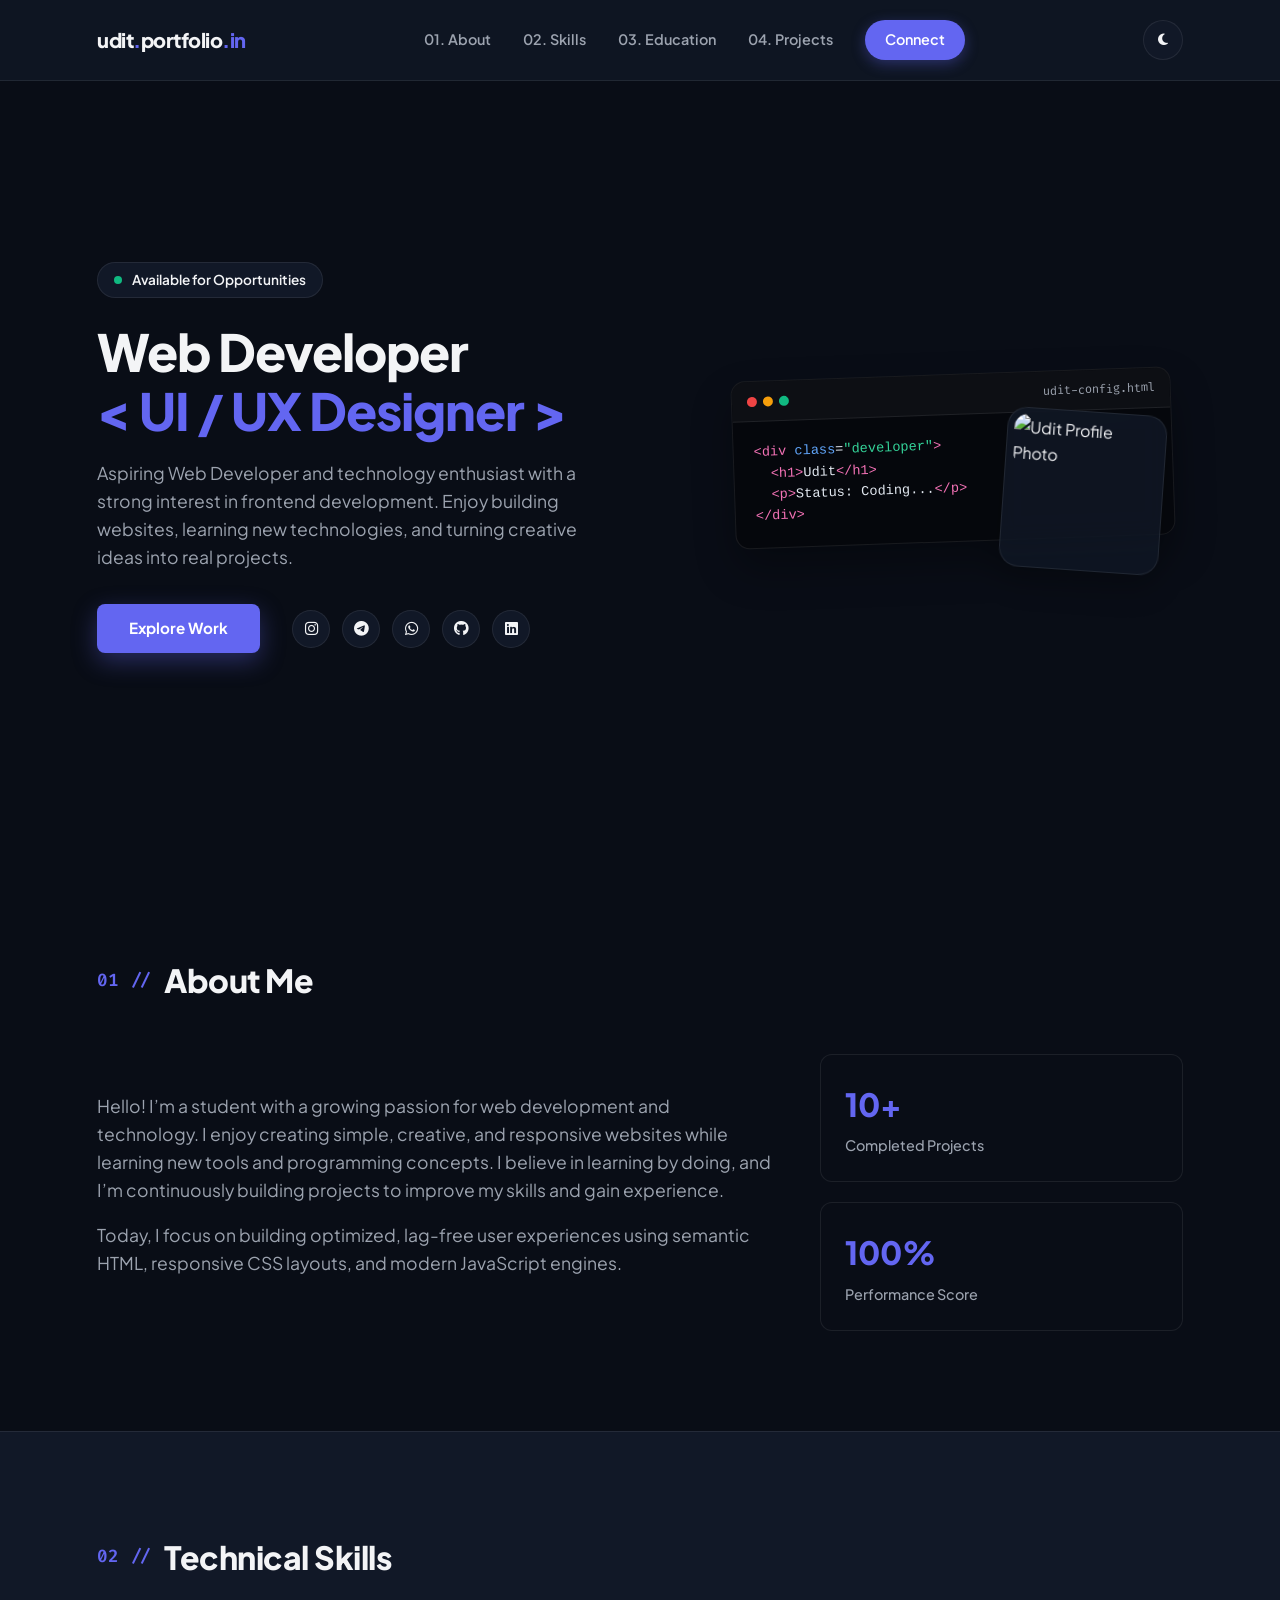
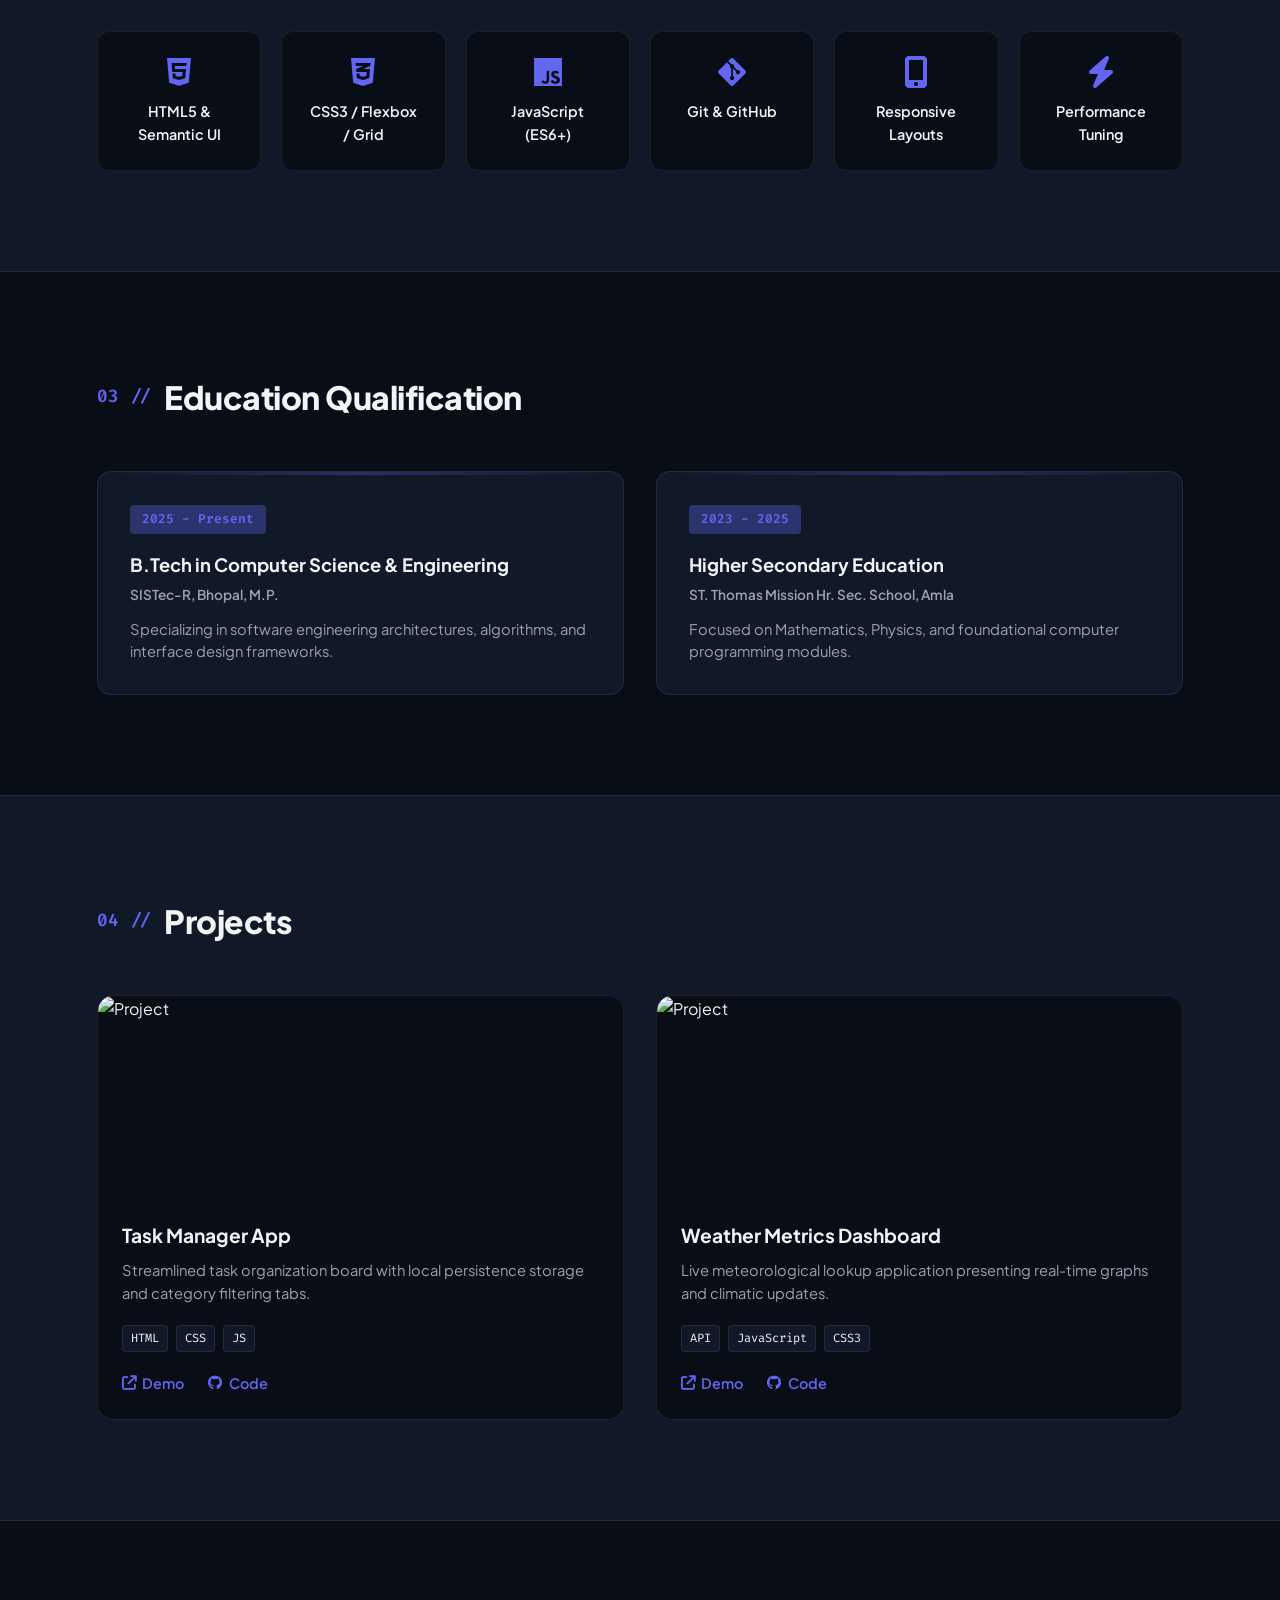
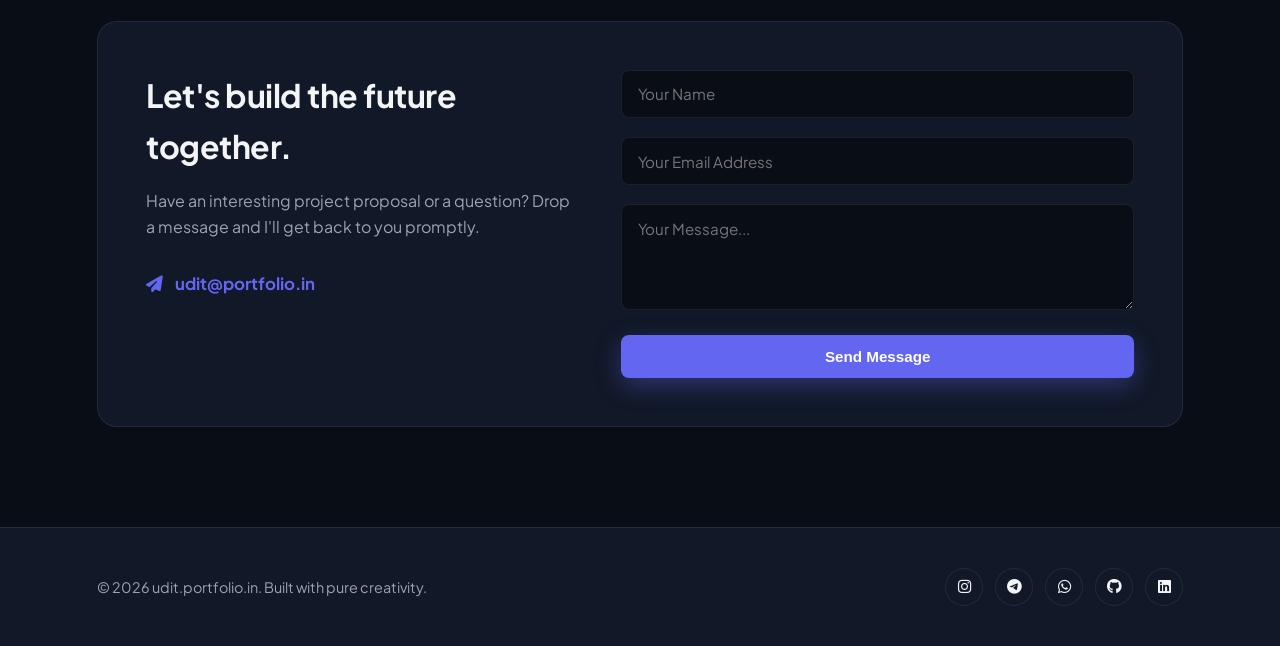
==== index.html @ 47ba7df3 "Rename Index.html to index.html" ====
<!DOCTYPE html>
<html lang="en" data-theme="dark">
<head>
    <meta charset="UTF-8">
    <meta name="viewport" content="width=device-width, initial-scale=1.0">
    <title>udit.portfolio.in |  Portfolio </title>
    <!-- Fonts & Icons -->
    <link href="https://fonts.googleapis.com/css2?family=Fira+Code:wght@400;600&family=Plus+Jakarta+Sans:wght@300;400;500;600;700;800&display=swap" rel="stylesheet">
    <link rel="stylesheet" href="https://cdnjs.cloudflare.com/ajax/libs/font-awesome/6.4.0/css/all.min.css">
    <link rel="stylesheet" href="pf.css">
</head>
<body>

    <!-- FLOATING GLASS NAVBAR -->
    <header class="navbar">
        <div class="container nav-container">
            <a href="#" class="logo">udit<span>.</span>portfolio<span>.in</span></a>
            
            <nav class="nav-links" id="navLinks">
                <a href="#about" class="nav-item">01. About</a>
                <a href="#skills" class="nav-item">02. Skills</a>
                <a href="#education" class="nav-item">03. Education</a>
                <a href="#projects" class="nav-item">04. Projects</a>
                <a href="#contact" class="nav-cta">Connect</a>
            </nav>

            <div class="nav-controls">
                <button id="themeToggle" aria-label="Toggle Theme"><i class="fa-solid fa-moon"></i></button>
                <button id="menuToggle" class="menu-toggle" aria-label="Toggle Menu"><i class="fa-solid fa-bars-staggered"></i></button>
            </div>
        </div>
    </header>

    <!-- CREATIVE HERO SECTION WITH CODE BANNER -->
    <section class="hero">
        <div class="container hero-container">
            
            <!-- Left Info Area -->
            <div class="hero-text fade-in">
                <div class="status-badge">
                    <span class="pulsing-dot"></span> Available for Opportunities
                </div>
                <h1>  Web Developer  <br><span> < UI / UX Designer ></span></h1>
                <p>Aspiring Web Developer and technology enthusiast with a strong interest in frontend development. Enjoy building websites, learning new technologies, and turning creative ideas into real projects.</p>
                
                <div class="hero-action-row">
                    <a href="#projects" class="btn-glow">Explore Work</a>
                    <div class="social-cluster">
                        <a href="https://instagram.com/udit_rathore22" target="_blank"><i class="fa-brands fa-instagram"></i></a>
                        <a href="https://t.me/uditrathore2007" target="_blank"><i class="fa-brands fa-telegram"></i></a>
                        <a href="https://wa.me/9171478907" target="_blank"><i class="fa-brands fa-whatsapp"></i></a>
                        <a href="https://github.com/UditRathore-UR" target="_blank"><i class="fa-brands fa-github"></i></a>
                        <a href="https://linkedin.com/in/UditRathore" target="_blank"><i class="fa-brands fa-linkedin"></i></a>
                    </div>
                </div>
            </div>

            <!-- Right Area: Code Banner Behind Photo -->
            <div class="hero-visual-wrapper fade-in">
                <!-- Code Editor Banner background element displaying small HTML code printing name -->
                <div class="code-banner-bg">
                    <div class="code-header">
                        <span class="dot red"></span>
                        <span class="dot yellow"></span>
                        <span class="dot green"></span>
                        <span class="code-filename">udit-config.html</span>
                    </div>
                    <pre class="code-body"><code><span class="tag">&lt;div</span> <span class="attr">class</span>=<span class="string">"developer"</span><span class="tag">&gt;</span>
  <span class="tag">&lt;h1&gt;</span>Udit<span class="tag">&lt;/h1&gt;</span>
  <span class="tag">&lt;p&gt;</span>Status: Coding...<span class="tag">&lt;/p&gt;</span>
<span class="tag">&lt;/div&gt;</span></code></pre>
                </div>

                <!-- Overlapping Profile Photo -->
                <div class="profile-card-floating">
                    <img src="C:\Users\msi\Desktop\Training - UDIT\PF\WhatsApp Image 2026-09-18 at 11.05.49 AM.jpeg" alt="Udit Profile Photo" class="profile-img">
                </div>
            </div>

        </div>
    </section>

    <!-- ABOUT SECTION -->
    <section id="about" class="section">
        <div class="container">
            <div class="section-header">
                <span class="section-number">01 //</span>
                <h2 class="section-title">About Me</h2>
            </div>
            <div class="about-split">
                <div class="about-text-box">
                    <p>Hello! I’m a student with a growing passion for web development and technology. I enjoy creating simple, creative, and responsive websites while learning new tools and programming concepts. I believe in learning by doing, and I’m continuously building projects to improve my skills and gain experience.
</p>
                    <p>Today, I focus on building optimized, lag-free user experiences using semantic HTML, responsive CSS layouts, and modern JavaScript engines.</p>
                </div>
                <div class="about-stats-box">
                    <div class="stat-box">
                        <h3>10+</h3>
                        <p>Completed Projects</p>
                    </div>
                    <div class="stat-box">
                        <h3>100%</h3>
                        <p>Performance Score</p>
                    </div>
                </div>
            </div>
        </div>
    </section>

    <!-- SKILLS SECTION -->
    <section id="skills" class="section alt-bg">
        <div class="container">
            <div class="section-header">
                <span class="section-number">02 //</span>
                <h2 class="section-title">Technical Skills</h2>
            </div>
            <div class="skills-grid">
                <div class="skill-card">
                    <i class="fa-brands fa-html5"></i>
                    <h4>HTML5 & Semantic UI</h4>
                </div>
                <div class="skill-card">
                    <i class="fa-brands fa-css3-alt"></i>
                    <h4>CSS3 / Flexbox / Grid</h4>
                </div>
                <div class="skill-card">
                    <i class="fa-brands fa-js"></i>
                    <h4>JavaScript (ES6+)</h4>
                </div>
                <div class="skill-card">
                    <i class="fa-brands fa-git-alt"></i>
                    <h4>Git & GitHub</h4>
                </div>
                <div class="skill-card">
                    <i class="fa-solid fa-mobile-screen-button"></i>
                    <h4>Responsive Layouts</h4>
                </div>
                <div class="skill-card">
                    <i class="fa-solid fa-bolt"></i>
                    <h4>Performance Tuning</h4>
                </div>
            </div>
        </div>
    </section>

<!-- EDUCATION SECTION -->
    <section id="education" class="section">
        <div class="container">
            <div class="section-header">
                <span class="section-number">03 //</span>
                <h2 class="section-title">Education Qualification</h2>
            </div>
            <!-- Enhanced timeline grid with animation wrapper classes -->
            <div class="custom-timeline">
                <div class="timeline-block animated-card">
                    <div class="timeline-glow-bar"></div>
                    <span class="t-badge">2025 - Present </span>
                    <h3>B.Tech in Computer Science & Engineering</h3>
                    <p class="t-place"> SISTec-R, Bhopal, M.P.</p>
                    <p>Specializing in software engineering architectures, algorithms, and interface design frameworks.</p>
                </div>
                <div class="timeline-block animated-card">
                    <div class="timeline-glow-bar"></div>
                    <span class="t-badge">2023 - 2025</span>
                    <h3>Higher Secondary Education</h3>
                    <p class="t-place">ST. Thomas Mission Hr. Sec. School, Amla</p>
                    <p>Focused on Mathematics, Physics, and foundational computer programming modules.</p>
                </div>
            </div>
        </div>
    </section>
	
    <!-- PROJECTS SECTION -->
    <section id="projects" class="section alt-bg">
        <div class="container">
            <div class="section-header">
                <span class="section-number">04 //</span>
                <h2 class="section-title"> Projects </h2>
            </div>
            <div class="projects-grid">
                <div class="project-box">
                    <div class="project-img">
                        <img src="https://images.unsplash.com/photo-1555066931-4365d14bab8c?auto=format&fit=crop&w=600&q=80" alt="Project">
                    </div>
                    <div class="project-content">
                        <h3>Task Manager App</h3>
                        <p>Streamlined task organization board with local persistence storage and category filtering tabs.</p>
                        <div class="p-tags">
                            <span>HTML</span><span>CSS</span><span>JS</span>
                        </div>
                        <div class="p-actions">
                            <a href="#" target="_blank"><i class="fa-solid fa-arrow-up-right-from-square"></i> Demo</a>
                            <a href="#" target="_blank"><i class="fa-brands fa-github"></i> Code</a>
                        </div>
                    </div>
                </div>

                <div class="project-box">
                    <div class="project-img">
                        <img src="https://images.unsplash.com/photo-1507238691740-187a5b1d37b8?auto=format&fit=crop&w=600&q=80" alt="Project">
                    </div>
                    <div class="project-content">
                        <h3>Weather Metrics Dashboard</h3>
                        <p>Live meteorological lookup application presenting real-time graphs and climatic updates.</p>
                        <div class="p-tags">
                            <span>API</span><span>JavaScript</span><span>CSS3</span>
                        </div>
                        <div class="p-actions">
                            <a href="#" target="_blank"><i class="fa-solid fa-arrow-up-right-from-square"></i> Demo</a>
                            <a href="#" target="_blank"><i class="fa-brands fa-github"></i> Code</a>
                        </div>
                    </div>
                </div>
            </div>
        </div>
    </section>

    <!-- CONTACT SECTION WITH INBUILT SYSTEM -->
    <section id="contact" class="section">
        <div class="container">
            <div class="contact-box-container">
                <div class="contact-left">
                    <h2>Let's build the future together.</h2>
                    <p>Have an interesting project proposal or a question? Drop a message and I'll get back to you promptly.</p>
                    <div class="direct-mail">
                        <i class="fa-solid fa-paper-plane"></i> udit@portfolio.in
                    </div>
                </div>
                
                <form id="contactForm" class="modern-form">
                    <div class="input-group">
                        <input type="text" id="name" placeholder="Your Name" required>
                    </div>
                    <div class="input-group">
                        <input type="email" id="email" placeholder="Your Email Address" required>
                    </div>
                    <div class="input-group">
                        <textarea id="message" rows="4" placeholder="Your Message..." required></textarea>
                    </div>
                    <button type="submit" class="btn-glow full-w">Send Message</button>
                    <div id="formSuccess" class="success-banner hidden">
                        <i class="fa-solid fa-circle-check"></i> Message sent successfully!
                    </div>
                </form>
            </div>
        </div>
    </section>

    <!-- FOOTER -->
    <footer>
        <div class="container footer-content">
            <p>&copy; 2026 udit.portfolio.in. Built with pure creativity.</p>
            <div class="social-cluster">
                <a href="https://instagram.com/udit_rathore22" target="_blank"><i class="fa-brands fa-instagram"></i></a>
                <a href="https://t.me/uditrathore2007" target="_blank"><i class="fa-brands fa-telegram"></i></a>
                <a href="https://wa.me/9171478907" target="_blank"><i class="fa-brands fa-whatsapp"></i></a>
                <a href="https://github.com/UditRathore-UR" target="_blank"><i class="fa-brands fa-github"></i></a>
                <a href="https://linkedin.com" target="_blank"><i class="fa-brands fa-linkedin"></i></a>
            </div>
        </div>
    </footer>

    <script src="pf.js"></script>
</body>
</html>
---- pf.css ----
/* ==========================================================
   THEME CONFIGURATION VARIABLES
   ========================================================== */
:root {
    --bg: #090d16;
    --surface: #111827;
    --surface-glass: rgba(17, 24, 39, 0.75);
    --border: rgba(255, 255, 255, 0.08);
    --text: #f3f4f6;
    --text-muted: #9ca3af;
    --accent: #6366f1;
    --accent-glow: rgba(99, 102, 241, 0.35);
    --code-bg: #05070c;
    --transition: all 0.3s cubic-bezier(0.16, 1, 0.3, 1);
}

[data-theme="light"] {
    --bg: #f8fafc;
    --surface: #ffffff;
    --surface-glass: rgba(255, 255, 255, 0.85);
    --border: rgba(0, 0, 0, 0.08);
    --text: #0f172a;
    --text-muted: #64748b;
    --accent: #4f46e5;
    --accent-glow: rgba(79, 70, 229, 0.2);
    --code-bg: #0f172a;
}

/* ==========================================================
   GLOBAL SETUP & RESETS
   ========================================================== */
* {
    margin: 0;
    padding: 0;
    box-sizing: border-box;
}

html {
    scroll-behavior: smooth;
}

body {
    font-family: 'Plus Jakarta Sans', sans-serif;
    background-color: var(--bg);
    color: var(--text);
    line-height: 1.6;
    overflow-x: hidden;
    transition: background-color 0.4s ease, color 0.4s ease;
}

.container {
    width: 100%;
    max-width: 1150px;
    margin: 0 auto;
    padding: 0 2rem;
}

/* ==========================================================
   GLASSMORPHISM NAVBAR
   ========================================================== */
.navbar {
    position: fixed;
    top: 0;
    left: 0;
    width: 100%;
    background-color: var(--surface-glass);
    backdrop-filter: blur(12px);
    -webkit-backdrop-filter: blur(12px);
    border-bottom: 1px solid var(--border);
    z-index: 1000;
}

.nav-container {
    display: flex;
    justify-content: space-between;
    align-items: center;
    height: 80px;
}

.logo {
    font-size: 1.25rem;
    font-weight: 800;
    color: var(--text);
    text-decoration: none;
    letter-spacing: -0.5px;
}

.logo span {
    color: var(--accent);
}

.nav-links {
    display: flex;
    gap: 2rem;
    align-items: center;
}

.nav-item {
    text-decoration: none;
    color: var(--text-muted);
    font-size: 0.9rem;
    font-weight: 600;
    transition: var(--transition);
}

.nav-item:hover {
    color: var(--accent);
}

.nav-cta {
    padding: 0.5rem 1.25rem;
    background-color: var(--accent);
    color: #fff !important;
    border-radius: 50px;
    font-size: 0.9rem;
    font-weight: 600;
    text-decoration: none;
    box-shadow: 0 4px 14px var(--accent-glow);
    transition: var(--transition);
}

.nav-cta:hover {
    transform: translateY(-2px);
}

.nav-controls {
    display: flex;
    align-items: center;
    gap: 1rem;
}

#themeToggle, .menu-toggle {
    background: var(--surface);
    border: 1px solid var(--border);
    color: var(--text);
    width: 40px;
    height: 40px;
    border-radius: 50%;
    display: flex;
    align-items: center;
    justify-content: center;
    cursor: pointer;
    transition: var(--transition);
}

#themeToggle:hover, .menu-toggle:hover {
    border-color: var(--accent);
}

.menu-toggle {
    display: none;
}

/* ==========================================================
   CREATIVE HERO SECTION & CODE BANNER ARCHITECTURE
   ========================================================== */
.hero {
    padding: 160px 0 100px;
    min-height: 95vh;
    display: flex;
    align-items: center;
}

.hero-container {
    display: grid;
    grid-template-columns: 1.1fr 0.9fr;
    gap: 4rem;
    align-items: center;
}

.status-badge {
    display: inline-flex;
    align-items: center;
    gap: 0.6rem;
    padding: 0.4rem 1rem;
    background-color: var(--surface);
    border: 1px solid var(--border);
    border-radius: 50px;
    font-size: 0.85rem;
    font-weight: 600;
    margin-bottom: 1.5rem;
}

.pulsing-dot {
    width: 8px;
    height: 8px;
    background-color: #10b981;
    border-radius: 50%;
    box-shadow: 0 0 0 rgba(16, 185, 129, 0.4);
    animation: pulseGlow 2s infinite;
}

@keyframes pulseGlow {
    0% { box-shadow: 0 0 0 0 rgba(16, 185, 129, 0.4); }
    70% { box-shadow: 0 0 0 8px rgba(16, 185, 129, 0); }
    100% { box-shadow: 0 0 0 0 rgba(16, 185, 129, 0); }
}

.hero-text h1 {
    font-size: 3.2rem;
    font-weight: 800;
    line-height: 1.15;
    letter-spacing: -1px;
    margin-bottom: 1.2rem;
}

.hero-text h1 span {
    color: var(--accent);
}

.hero-text p {
    color: var(--text-muted);
    font-size: 1.1rem;
    margin-bottom: 2rem;
    max-width: 500px;
}

.hero-action-row {
    display: flex;
    align-items: center;
    gap: 2rem;
}

.btn-glow {
    padding: 0.8rem 2rem;
    background-color: var(--accent);
    color: #fff;
    border-radius: 8px;
    font-weight: 700;
    text-decoration: none;
    box-shadow: 0 8px 25px var(--accent-glow);
    transition: var(--transition);
    border: none;
    cursor: pointer;
    font-size: 0.95rem;
}

.btn-glow:hover {
    transform: translateY(-3px);
    box-shadow: 0 12px 30px var(--accent-glow);
}

.social-cluster {
    display: flex;
    gap: 0.75rem;
}

.social-cluster a {
    width: 38px;
    height: 38px;
    background-color: var(--surface);
    border: 1px solid var(--border);
    color: var(--text);
    border-radius: 50%;
    display: flex;
    align-items: center;
    justify-content: center;
    font-size: 0.95rem;
    transition: var(--transition);
    text-decoration: none;
}

.social-cluster a:hover {
    background-color: var(--accent);
    color: #fff;
    border-color: var(--accent);
    transform: translateY(-2px);
}

/* Creative Hero Visual: Code Banner background with overlapping photo */
.hero-visual-wrapper {
    position: relative;
    display: flex;
    justify-content: center;
    align-items: center;
}

.code-banner-bg {
    width: 100%;
    max-width: 440px;
    background-color: var(--code-bg);
    border: 1px solid var(--border);
    border-radius: 14px;
    box-shadow: 0 20px 40px rgba(0, 0, 0, 0.3);
    overflow: hidden;
    transform: rotate(-2deg);
    transition: var(--transition);
}

.hero-visual-wrapper:hover .code-banner-bg {
    transform: rotate(0deg);
}

.code-header {
    background: rgba(255, 255, 255, 0.03);
    padding: 10px 15px;
    display: flex;
    align-items: center;
    gap: 6px;
    border-bottom: 1px solid var(--border);
}

.dot {
    width: 10px;
    height: 10px;
    border-radius: 50%;
}
.dot.red { background-color: #ef4444; }
.dot.yellow { background-color: #f59e0b; }
.dot.green { background-color: #10b981; }

.code-filename {
    margin-left: auto;
    font-family: 'Fira Code', monospace;
    font-size: 0.75rem;
    color: var(--text-muted);
}

.code-body {
    padding: 20px;
    font-family: 'Fira Code', monospace;
    font-size: 0.85rem;
    line-height: 1.5;
    color: #e2e8f0;
}

/* HTML Syntax highlighting coloring tokens */
.tag { color: #f472b6; }
.attr { color: #60a5fa; }
.string { color: #34d399; }

/* Overlapping Photo Card */
.profile-card-floating {
    position: absolute;
    bottom: -30px;
    right: 20px;
    width: 160px;
    height: 160px;
    border-radius: 20px;
    padding: 6px;
    background: var(--surface-glass);
    backdrop-filter: blur(10px);
    border: 1px solid var(--border);
    box-shadow: 0 15px 30px rgba(0, 0, 0, 0.2);
    transform: rotate(4deg);
    transition: var(--transition);
}

.hero-visual-wrapper:hover .profile-card-floating {
    transform: rotate(0deg) scale(1.05);
}

.profile-img {
    width: 100%;
    height: 100%;
    object-fit: cover;
    border-radius: 14px;
}

/* ==========================================================
   SECTIONS DESIGN STYLING
   ========================================================== */
.section {
    padding: 100px 0;
}

.alt-bg {
    background-color: var(--surface);
    border-top: 1px solid var(--border);
    border-bottom: 1px solid var(--border);
}

.section-header {
    display: flex;
    align-items: center;
    gap: 0.75rem;
    margin-bottom: 3rem;
}

.section-number {
    font-family: 'Fira Code', monospace;
    color: var(--accent);
    font-size: 1.1rem;
    font-weight: 600;
}

.section-title {
    font-size: 2rem;
    font-weight: 800;
    letter-spacing: -0.5px;
}

/* About Split View */
.about-split {
    display: grid;
    grid-template-columns: 1.3fr 0.7fr;
    gap: 3rem;
    align-items: center;
}

.about-text-box p {
    font-size: 1.1rem;
    color: var(--text-muted);
    margin-bottom: 1rem;
}

.about-stats-box {
    display: flex;
    flex-direction: column;
    gap: 1.25rem;
}

.stat-box {
    background: var(--bg);
    border: 1px solid var(--border);
    padding: 1.5rem;
    border-radius: 12px;
}

.stat-box h3 {
    font-size: 2rem;
    font-weight: 800;
    color: var(--accent);
    margin-bottom: 0.25rem;
}

.stat-box p {
    font-size: 0.9rem;
    color: var(--text-muted);
    font-weight: 500;
}

/* Skills Grid Cards */
.skills-grid {
    display: grid;
    grid-template-columns: repeat(auto-fit, minmax(160px, 1fr));
    gap: 1.25rem;
}

.skill-card {
    background: var(--bg);
    border: 1px solid var(--border);
    padding: 1.5rem;
    border-radius: 12px;
    text-align: center;
    transition: var(--transition);
}

.skill-card i {
    font-size: 2rem;
    color: var(--accent);
    margin-bottom: 0.75rem;
}

.skill-card h4 {
    font-size: 0.9rem;
    font-weight: 600;
}

.skill-card:hover {
    border-color: var(--accent);
    transform: translateY(-4px);
}

/* Timeline Custom */
/* ==========================================================
   ENHANCED ANIMATED EDUCATION SECTION STYLES
   ========================================================== */
.custom-timeline {
    display: grid;
    grid-template-columns: repeat(auto-fit, minmax(320px, 1fr));
    gap: 2rem;
}

.animated-card {
    background: var(--surface);
    border: 1px solid var(--border);
    padding: 2.2rem;
    border-radius: 16px;
    position: relative;
    overflow: hidden;
    /* Smooth transition for hover elevation and borders */
    transition: transform 0.4s cubic-bezier(0.16, 1, 0.3, 1), 
                box-shadow 0.4s cubic-bezier(0.16, 1, 0.3, 1), 
                border-color 0.4s ease;
}

[data-theme="light"] .animated-card {
    background: var(--bg);
}

/* Subtle glowing accent indicator bar on top of card */
.timeline-glow-bar {
    position: absolute;
    top: 0;
    left: 0;
    width: 100%;
    height: 3px;
    background: linear-gradient(90deg, transparent, var(--accent), transparent);
    opacity: 0.3;
    transition: opacity 0.3s ease;
}

/* Dynamic Hover Animations */
.animated-card:hover {
    transform: translateY(-6px);
    border-color: var(--accent);
    box-shadow: 0 15px 30px var(--accent-glow);
}

.animated-card:hover .timeline-glow-bar {
    opacity: 1;
}

.t-badge {
    display: inline-block;
    font-family: 'Fira Code', monospace;
    font-size: 0.8rem;
    color: var(--accent);
    background: var(--accent-glow);
    padding: 0.3rem 0.8rem;
    border-radius: 6px;
    margin-bottom: 1rem;
    font-weight: 600;
}

.timeline-block h3 {
    font-size: 1.2rem;
    font-weight: 700;
    margin-bottom: 0.3rem;
}

.t-place {
    font-size: 0.88rem;
    color: var(--text-muted);
    font-weight: 600;
    margin-bottom: 0.85rem;
}

.timeline-block p:last-child {
    font-size: 0.95rem;
    color: var(--text-muted);
    line-height: 1.5;
}
.timeline-block {
    background: var(--surface);
    border: 1px solid var(--border);
    padding: 2rem;
    border-radius: 14px;
    position: relative;
}

[data-theme="light"] .timeline-block {
    background: var(--bg);
}

.t-badge {
    display: inline-block;
    font-family: 'Fira Code', monospace;
    font-size: 0.8rem;
    color: var(--accent);
    background: var(--accent-glow);
    padding: 0.25rem 0.75rem;
    border-radius: 4px;
    margin-bottom: 1rem;
    font-weight: 600;
}

.timeline-block h3 {
    font-size: 1.15rem;
    margin-bottom: 0.3rem;
}

.t-place {
    font-size: 0.85rem;
    color: var(--text-muted);
    font-weight: 600;
    margin-bottom: 0.75rem;
}

.timeline-block p:last-child {
    font-size: 0.92rem;
    color: var(--text-muted);
}

/* Projects Grid Box */
.projects-grid {
    display: grid;
    grid-template-columns: repeat(auto-fit, minmax(320px, 1fr));
    gap: 2rem;
}

.project-box {
    background: var(--bg);
    border: 1px solid var(--border);
    border-radius: 16px;
    overflow: hidden;
    transition: var(--transition);
}

[data-theme="light"] .project-box {
    background: var(--surface);
}

.project-img {
    width: 100%;
    height: 200px;
    overflow: hidden;
}

.project-img img {
    width: 100%;
    height: 100%;
    object-fit: cover;
    transition: var(--transition);
}

.project-box:hover .project-img img {
    transform: scale(1.05);
}

.project-content {
    padding: 1.5rem;
}

.project-content h3 {
    font-size: 1.2rem;
    margin-bottom: 0.5rem;
}

.project-content p {
    font-size: 0.92rem;
    color: var(--text-muted);
    margin-bottom: 1.2rem;
}

.p-tags {
    display: flex;
    gap: 0.5rem;
    margin-bottom: 1.2rem;
}

.p-tags span {
    font-family: 'Fira Code', monospace;
    font-size: 0.75rem;
    background: var(--surface);
    border: 1px solid var(--border);
    padding: 0.2rem 0.5rem;
    border-radius: 4px;
}

.p-actions {
    display: flex;
    gap: 1.5rem;
}

.p-actions a {
    text-decoration: none;
    font-size: 0.9rem;
    font-weight: 600;
    color: var(--accent);
    display: flex;
    align-items: center;
    gap: 0.4rem;
}

/* Contact Box Inbuilt */
.contact-box-container {
    display: grid;
    grid-template-columns: 1fr 1.2fr;
    gap: 3rem;
    background: var(--surface);
    border: 1px solid var(--border);
    padding: 3rem;
    border-radius: 20px;
}

[data-theme="light"] .contact-box-container {
    background: #ffffff;
}

.contact-left h2 {
    font-size: 2rem;
    margin-bottom: 1rem;
    letter-spacing: -0.5px;
}

.contact-left p {
    color: var(--text-muted);
    margin-bottom: 2rem;
}

.direct-mail {
    display: inline-flex;
    align-items: center;
    gap: 0.75rem;
    font-weight: 700;
    color: var(--accent);
    font-size: 1.05rem;
}

.modern-form {
    display: flex;
    flex-direction: column;
    gap: 1.2rem;
}

.input-group input, .input-group textarea {
    width: 100%;
    padding: 0.85rem 1rem;
    background: var(--bg);
    border: 1px solid var(--border);
    border-radius: 8px;
    color: var(--text);
    font-family: inherit;
    font-size: 0.95rem;
    transition: var(--transition);
}

.input-group input:focus, .input-group textarea:focus {
    outline: none;
    border-color: var(--accent);
}

.full-w {
    width: 100%;
}

.success-banner {
    display: flex;
    align-items: center;
    gap: 0.5rem;
    padding: 0.75rem;
    background: rgba(16, 185, 129, 0.15);
    color: #10b981;
    border-radius: 8px;
    font-size: 0.9rem;
    font-weight: 600;
}

.success-banner.hidden {
    display: none;
}

/* ==========================================================
   FOOTER
   ========================================================== */
footer {
    padding: 2.5rem 0;
    border-top: 1px solid var(--border);
    background: var(--surface);
}

.footer-content {
    display: flex;
    justify-content: space-between;
    align-items: center;
}

.footer-content p {
    font-size: 0.9rem;
    color: var(--text-muted);
}

/* Animations helper */
@keyframes fadeIn {
    from { opacity: 0; transform: translateY(15px); }
    to { opacity: 1; transform: translateY(0); }
}

.fade-in {
    animation: fadeIn 0.8s ease forwards;
}

/* ==========================================================
   RESPONSIVE DESIGN FOR MOBILE
   ========================================================== */
@media (max-width: 900px) {
    .hero-container {
        grid-template-columns: 1fr;
        text-align: center;
        gap: 3rem;
    }
    .hero-text p {
        margin: 0 auto 2rem;
    }
    .hero-action-row {
        justify-content: center;
        flex-direction: column;
        gap: 1.5rem;
    }
    .about-split {
        grid-template-columns: 1fr;
    }
    .contact-box-container {
        grid-template-columns: 1fr;
    }
}

@media (max-width: 768px) {
    .nav-links {
        position: absolute;
        top: 80px;
        left: 0;
        width: 100%;
        background: var(--surface-glass);
        backdrop-filter: blur(16px);
        flex-direction: column;
        padding: 2rem 0;
        border-bottom: 1px solid var(--border);
        transform: translateY(-120%);
        opacity: 0;
        pointer-events: none;
        transition: var(--transition);
    }
    .nav-links.active {
        transform: translateY(0);
        opacity: 1;
        pointer-events: auto;
    }
    .menu-toggle {
        display: flex;
    }
    .hero-text h1 {
        font-size: 2.4rem;
    }
    .footer-content {
        flex-direction: column;
        gap: 1.5rem;
        text-align: center;
    }
}
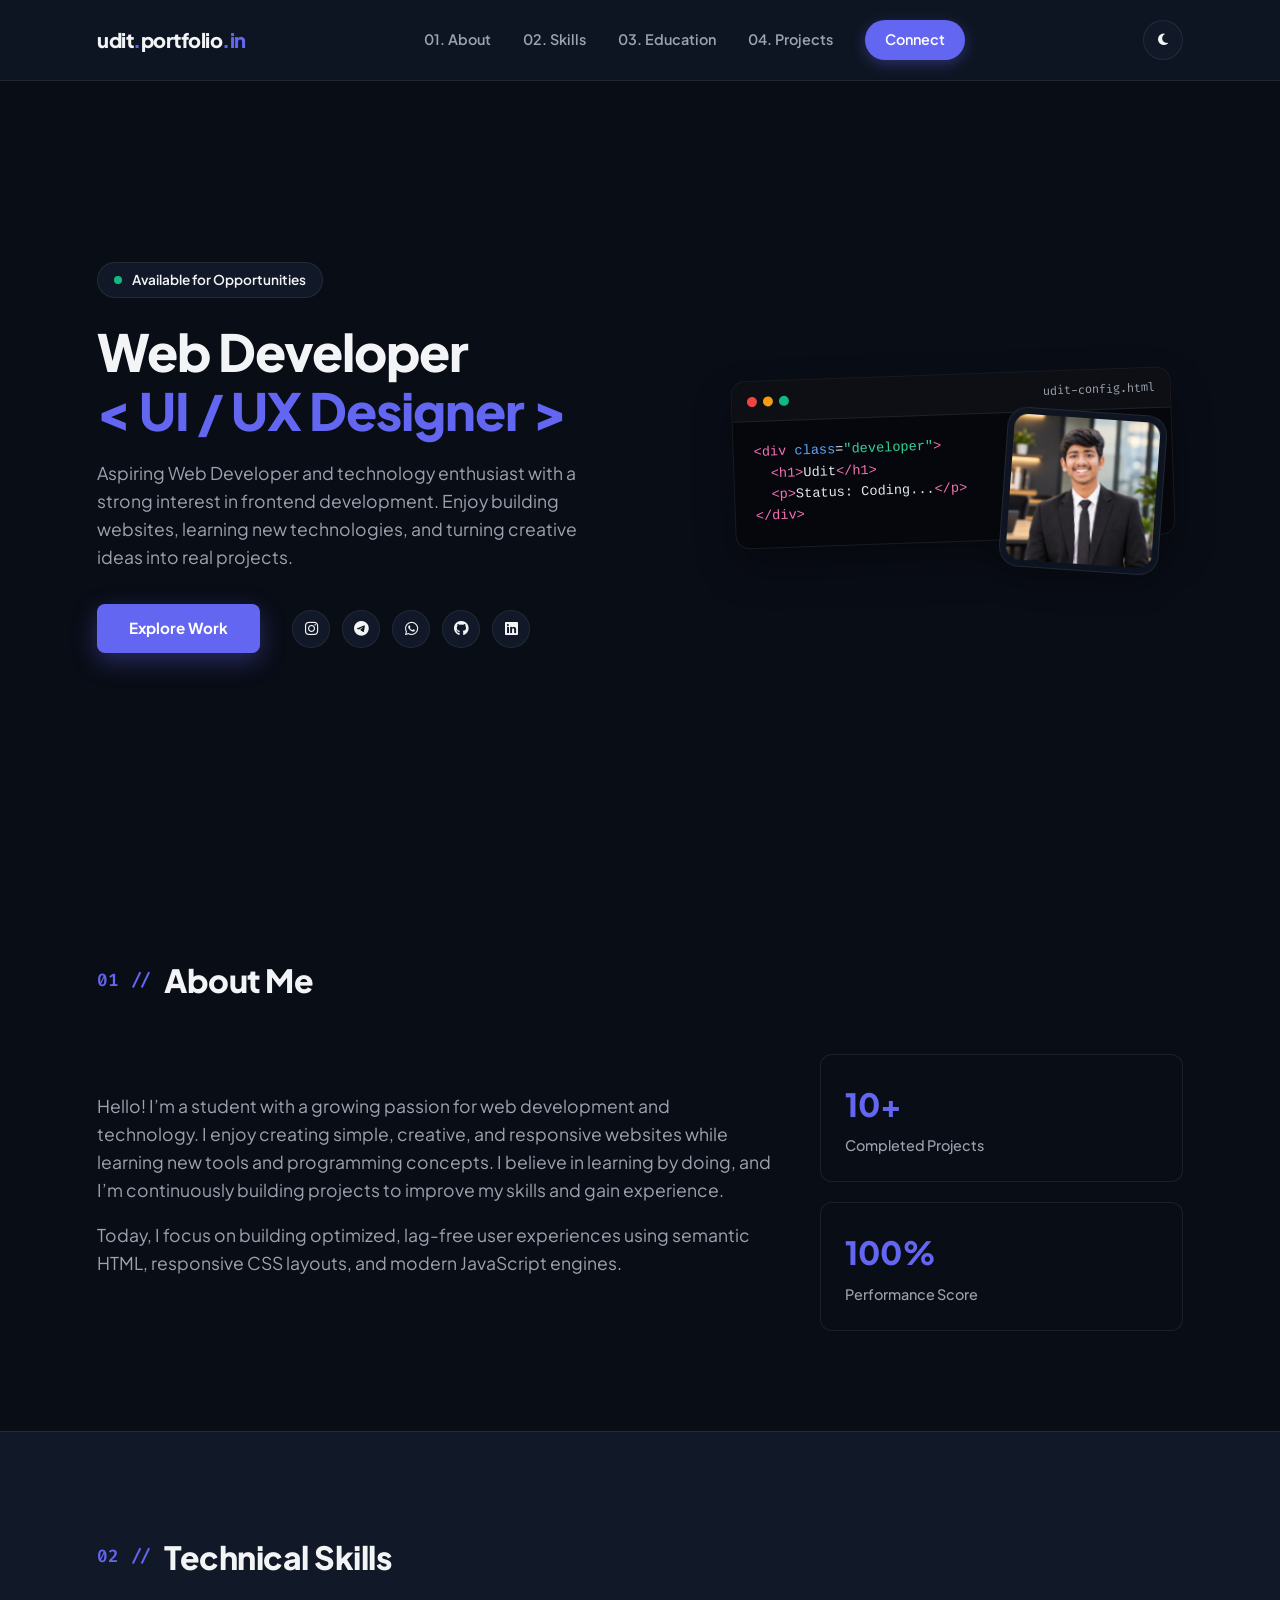
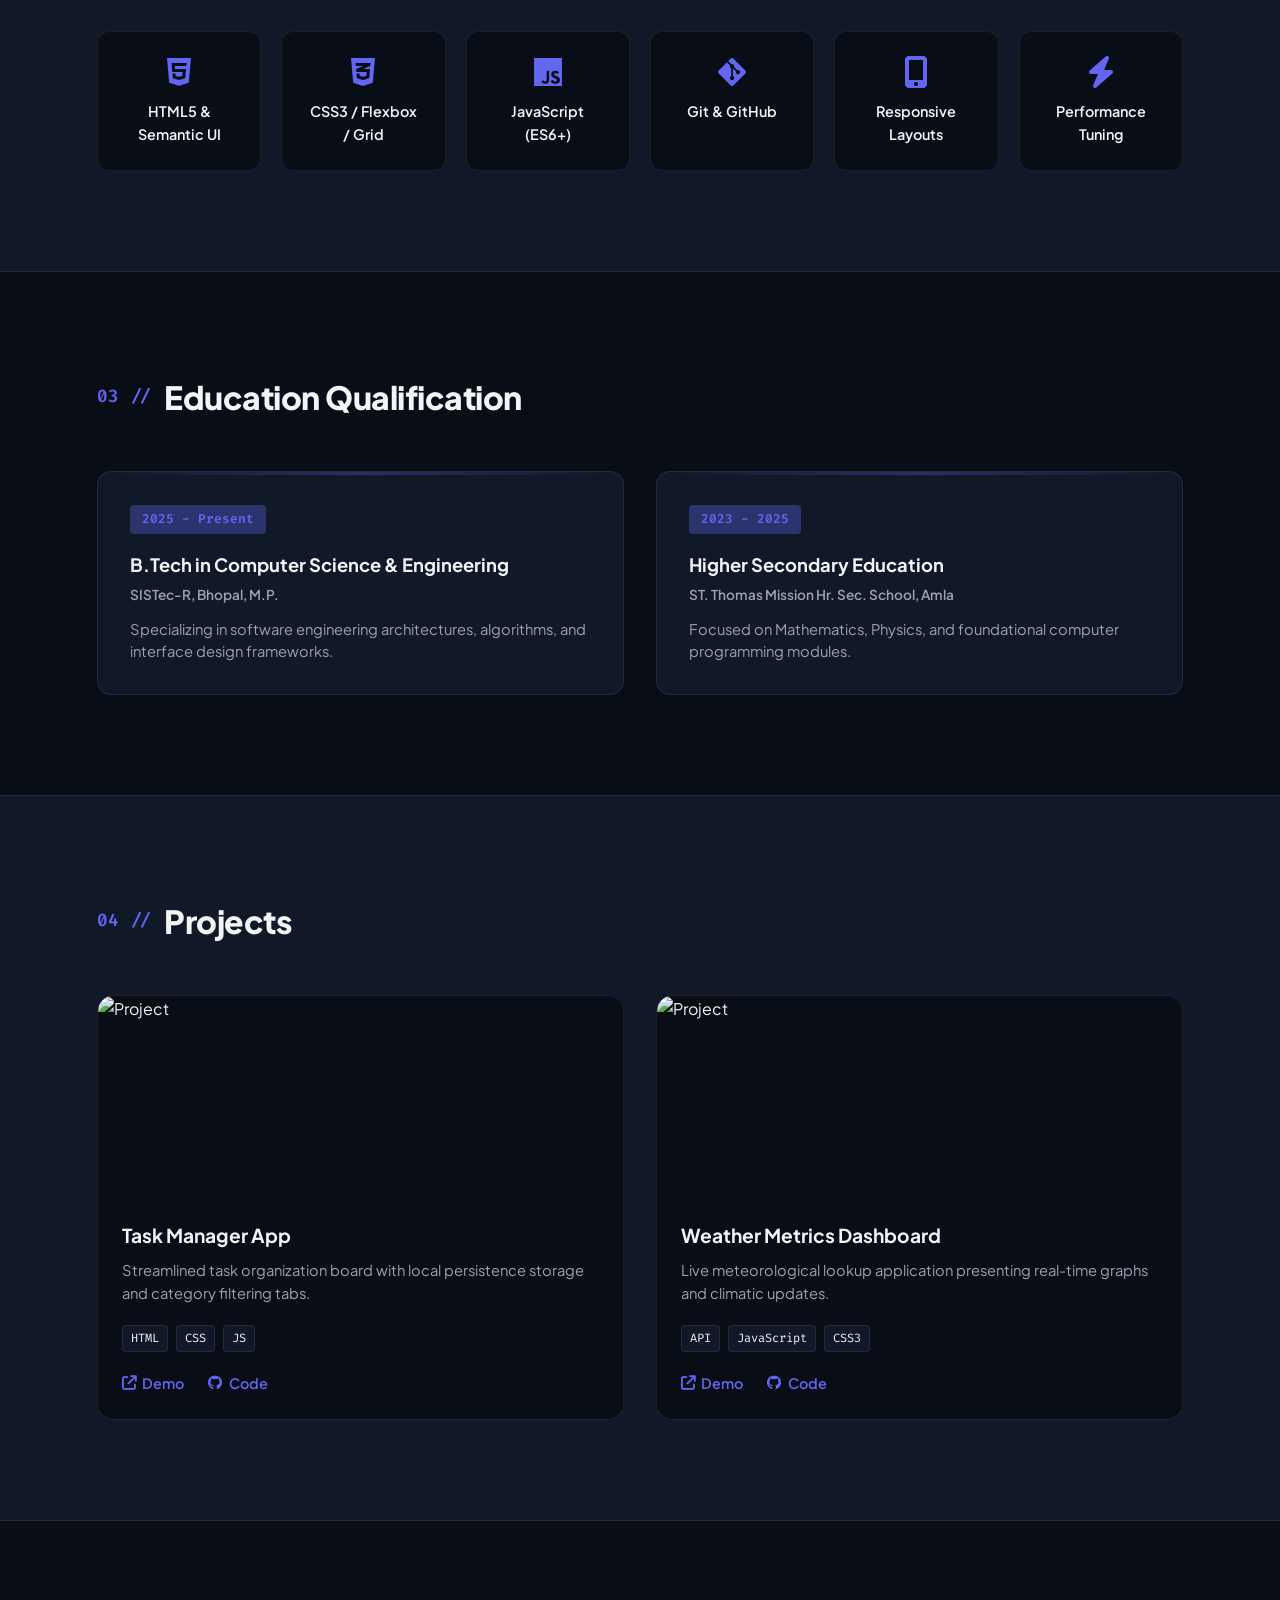
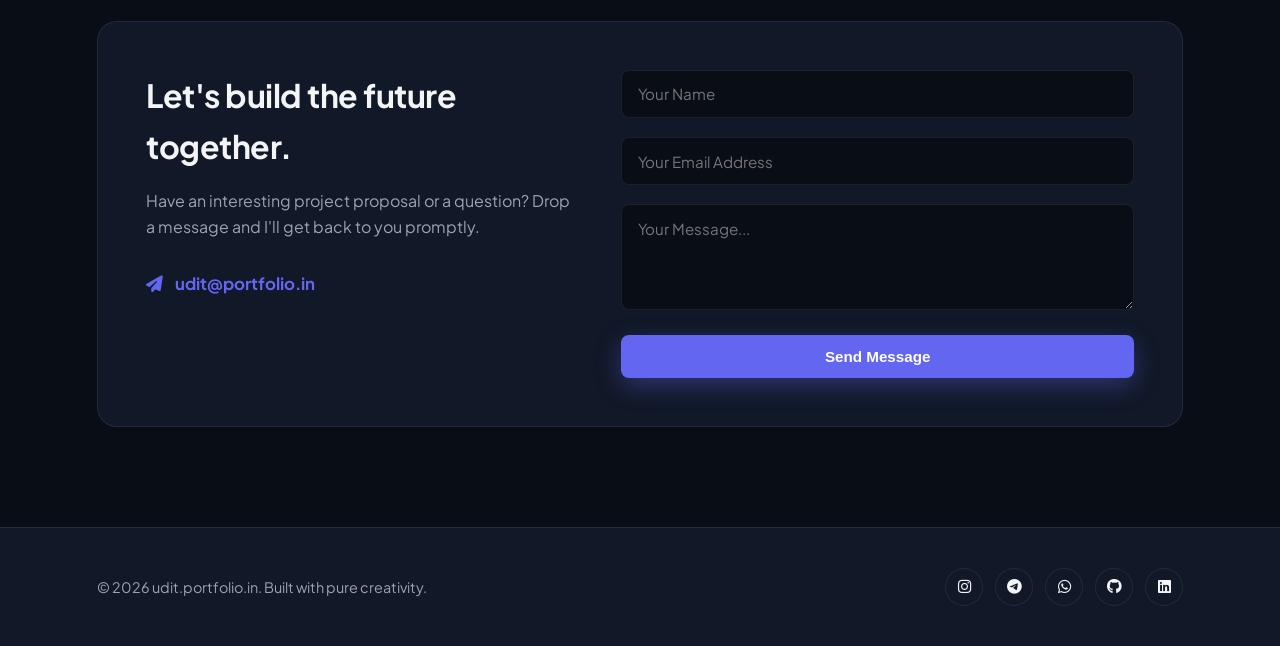
==== commit 1d417943: "Restore index.html to original state" ====
--- a/index.html
+++ b/index.html
@@ -73,7 +73,7 @@
 
                 <!-- Overlapping Profile Photo -->
                 <div class="profile-card-floating">
-                    <img src="C:\Users\msi\Desktop\Training - UDIT\PF\WhatsApp Image 2026-09-18 at 11.05.49 AM.jpeg" alt="Udit Profile Photo" class="profile-img">
+                    <img src="myimage.jpeg" alt="Udit Profile Photo" class="profile-img">
                 </div>
             </div>
 
